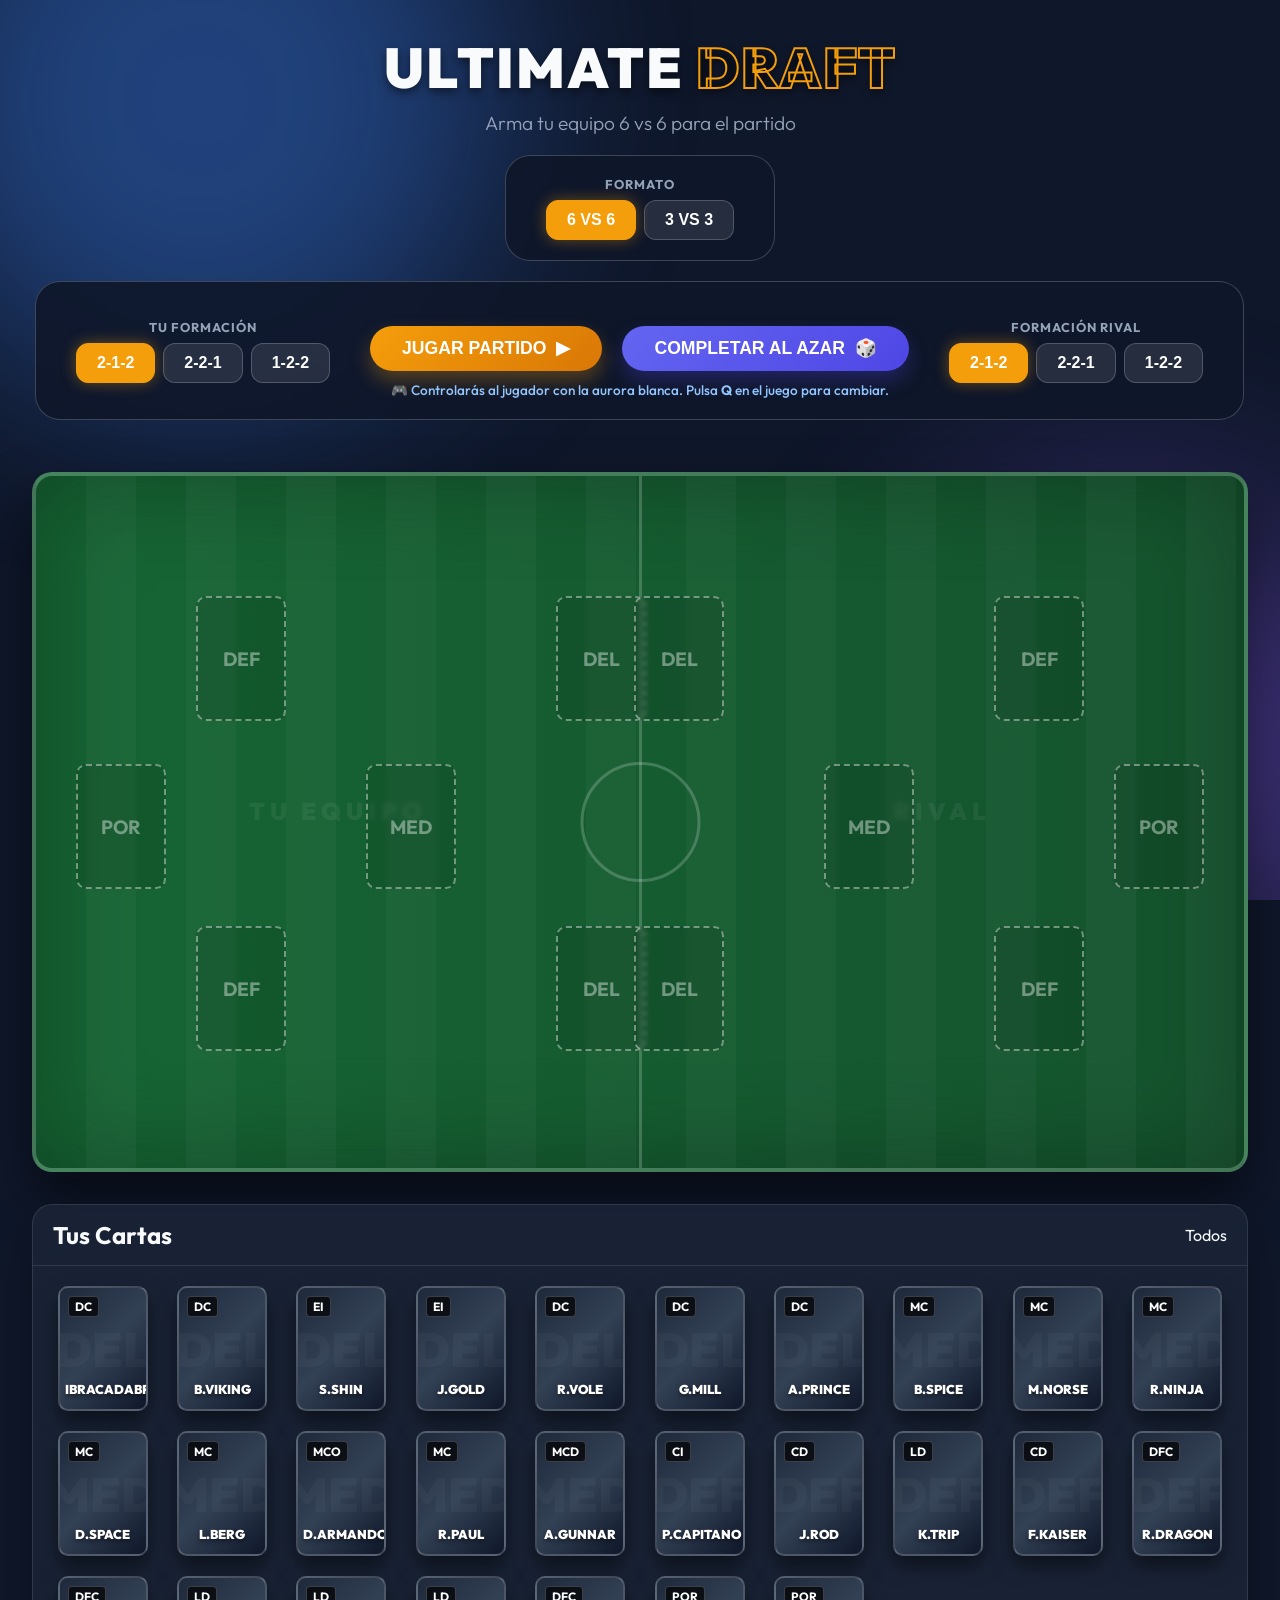
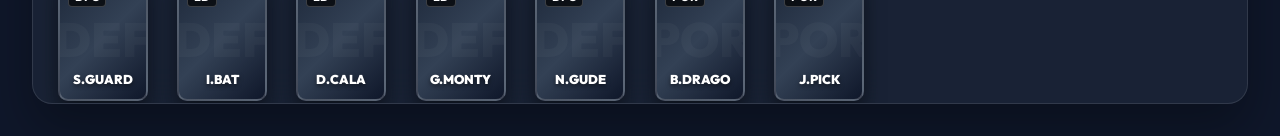
==== Cartas/index.html @ c41b599b "Actualizacion masiva nuevo modelo de juego 3vs3 y 6vs6" ====
<!DOCTYPE html>
<html lang="es">

<head>
    <meta charset="UTF-8">
    <meta name="viewport" content="width=device-width, initial-scale=1.0">
    <title>Mini Football Draft</title>
    <link href="https://fonts.googleapis.com/css2?family=Outfit:wght@300;500;700;900&display=swap" rel="stylesheet">
    <link rel="stylesheet" href="style.css" />
</head>

<body>
    <div class="background-effects">
        <div class="glow-orb orb-1"></div>
        <div class="glow-orb orb-2"></div>
    </div>

    <header>
        <h1>ULTIMATE <span>DRAFT</span></h1>
        <p id="subtitulo-draft">Arma tu equipo 6 vs 6 para el partido</p>

        <div class="formation-controls" style="margin-bottom: 15px;">
            <div class="team-selector">
                <h3>FORMATO</h3>
                <div class="button-group" id="group-formato">
                    <button class="btn-formation active" onclick="cambiarFormato('6v6', this)">6 VS 6</button>
                    <button class="btn-formation" onclick="cambiarFormato('3v3', this)">3 VS 3</button>
                </div>
            </div>
        </div>

        <div class="formation-controls">
            <div class="team-selector" id="selector-local">
                <h3>TU FORMACIÓN</h3>
                <div class="button-group" id="group-local">
                    <button class="btn-formation active"
                        onclick="cambiarFormacionUI('local', '2-1-2', this)">2-1-2</button>
                    <button class="btn-formation" onclick="cambiarFormacionUI('local', '2-2-1', this)">2-2-1</button>
                    <button class="btn-formation" onclick="cambiarFormacionUI('local', '1-2-2', this)">1-2-2</button>
                </div>
            </div>

            <div class="main-action">
                <div style="display: flex; gap: 10px; justify-content: center; align-items: center;">
                    <button id="btn-jugar" class="btn-premium" onclick="iniciarPartido()">
                        <span class="btn-text">JUGAR PARTIDO</span>
                        <span class="btn-icon">▶</span>
                    </button>
                    <button id="btn-random" class="btn-random" onclick="completarAlAzar()">
                        <span class="btn-text">COMPLETAR AL AZAR</span>
                        <span class="btn-icon">🎲</span>
                    </button>
                </div>
                <div
                    style="color: #93c5fd; font-size: 0.85rem; margin-top: 10px; font-weight: 500; text-align: center;">
                    🎮 Controlarás al jugador con la aurora blanca. Pulsa <b>Q</b> en el juego para cambiar.
                </div>
            </div>

            <div class="team-selector" id="selector-visitante">
                <h3>FORMACIÓN RIVAL</h3>
                <div class="button-group" id="group-visitante">
                    <button class="btn-formation active"
                        onclick="cambiarFormacionUI('visitante', '2-1-2', this)">2-1-2</button>
                    <button class="btn-formation"
                        onclick="cambiarFormacionUI('visitante', '2-2-1', this)">2-2-1</button>
                    <button class="btn-formation"
                        onclick="cambiarFormacionUI('visitante', '1-2-2', this)">1-2-2</button>
                </div>
            </div>
        </div>

        <!-- Selectores ocultos para compatibilidad con la lógica anterior -->
        <select id="select-formacion-local" style="display:none;">
            <option value="2-1-2">2-1-2</option>
            <option value="2-2-1">2-2-1</option>
            <option value="1-2-2">1-2-2</option>
        </select>
        <select id="select-formacion-visitante" style="display:none;">
            <option value="2-1-2">2-1-2</option>
            <option value="2-2-1">2-2-1</option>
            <option value="1-2-2">1-2-2</option>
        </select>
    </header>

    <main class="container">
        <!-- Panel Superior: Campo de Juego -->
        <div class="campo-wrapper">
            <div id="campo-futbol">
                <!-- Equipo Local (Izquierda) -->
                <div class="zona-equipo local f-2-1-2" id="zona-local">
                    <h3 class="equipo-title">TU EQUIPO</h3>
                    <div class="posicion pos-1" data-slot-rol="POR" ondragover="allowDrop(event)" ondrop="drop(event)">
                        <span class="etiqueta">POR</span></div>
                    <div class="posicion pos-2" data-slot-rol="DEF" ondragover="allowDrop(event)" ondrop="drop(event)">
                        <span class="etiqueta">DEF</span></div>
                    <div class="posicion pos-3" data-slot-rol="DEF" ondragover="allowDrop(event)" ondrop="drop(event)">
                        <span class="etiqueta">DEF</span></div>
                    <div class="posicion pos-4" data-slot-rol="MED" ondragover="allowDrop(event)" ondrop="drop(event)">
                        <span class="etiqueta">MED</span></div>
                    <div class="posicion pos-5" data-slot-rol="DEL" ondragover="allowDrop(event)" ondrop="drop(event)">
                        <span class="etiqueta">DEL</span></div>
                    <div class="posicion pos-6" data-slot-rol="DEL" ondragover="allowDrop(event)" ondrop="drop(event)">
                        <span class="etiqueta">DEL</span></div>
                </div>

                <!-- Línea central -->
                <div class="linea-central">
                    <div class="circulo-central"></div>
                </div>

                <!-- Equipo Visitante (Derecha) -->
                <div class="zona-equipo visitante f-2-1-2" id="zona-visitante">
                    <h3 class="equipo-title">RIVAL</h3>
                    <div class="posicion pos-1" data-slot-rol="POR" ondragover="allowDrop(event)" ondrop="drop(event)">
                        <span class="etiqueta">POR</span></div>
                    <div class="posicion pos-2" data-slot-rol="DEF" ondragover="allowDrop(event)" ondrop="drop(event)">
                        <span class="etiqueta">DEF</span></div>
                    <div class="posicion pos-3" data-slot-rol="DEF" ondragover="allowDrop(event)" ondrop="drop(event)">
                        <span class="etiqueta">DEF</span></div>
                    <div class="posicion pos-4" data-slot-rol="MED" ondragover="allowDrop(event)" ondrop="drop(event)">
                        <span class="etiqueta">MED</span></div>
                    <div class="posicion pos-5" data-slot-rol="DEL" ondragover="allowDrop(event)" ondrop="drop(event)">
                        <span class="etiqueta">DEL</span></div>
                    <div class="posicion pos-6" data-slot-rol="DEL" ondragover="allowDrop(event)" ondrop="drop(event)">
                        <span class="etiqueta">DEL</span></div>
                </div>
            </div>
        </div>

        <!-- Panel Inferior: Mazo de Cartas -->
        <aside class="sidebar">
            <div class="sidebar-header">
                <h2>Tus Cartas</h2>
                <div class="filter-bar">
                    <span class="badge">Todos</span>
                </div>
            </div>

            <div class="mazo" id="mazo" ondragover="allowDrop(event)" ondrop="drop(event)">
                <!-- DELANTEROS -->
                <div class="carta" id="p8" data-player="Ibracadabra" data-rol="DEL" draggable="true"
                    ondragstart="drag(event)">
                    <div class="posicion-jugador">DC</div>
                    <img src="imagenes/Ibracadabra.png" class="foto-jugador"
                        onerror="this.parentElement.classList.add('no-image')">
                </div>
                <div class="carta" id="p10" data-player="B.Viking" data-rol="DEL" draggable="true"
                    ondragstart="drag(event)">
                    <div class="posicion-jugador">DC</div>
                    <img src="imagenes/B.Viking.png" class="foto-jugador"
                        onerror="this.parentElement.classList.add('no-image')">
                </div>
                <div class="carta" id="p3" data-player="S.Shin" data-rol="DEL" draggable="true"
                    ondragstart="drag(event)">
                    <div class="posicion-jugador">EI</div>
                    <img src="imagenes/S.Shin.png" class="foto-jugador"
                        onerror="this.parentElement.classList.add('no-image')">
                </div>
                <div class="carta" id="p1" data-player="J.Gold" data-rol="DEL" draggable="true"
                    ondragstart="drag(event)">
                    <div class="posicion-jugador">EI</div>
                    <img src="imagenes/J.Gold.png" class="foto-jugador"
                        onerror="this.parentElement.classList.add('no-image')">
                </div>
                <div class="carta" id="p17" data-player="R.Vole" data-rol="DEL" draggable="true"
                    ondragstart="drag(event)">
                    <div class="posicion-jugador">DC</div>
                    <img src="imagenes/R.Vole.png" class="foto-jugador"
                        onerror="this.parentElement.classList.add('no-image')">
                </div>
                <div class="carta" id="p18" data-player="G.Mill" data-rol="DEL" draggable="true"
                    ondragstart="drag(event)">
                    <div class="posicion-jugador">DC</div>
                    <img src="imagenes/G.Mill.png" class="foto-jugador"
                        onerror="this.parentElement.classList.add('no-image')">
                </div>
                <div class="carta" id="p23" data-player="A.Prince" data-rol="DEL" draggable="true"
                    ondragstart="drag(event)">
                    <div class="posicion-jugador">DC</div>
                    <img src="imagenes/A.Prince.png" class="foto-jugador"
                        onerror="this.parentElement.classList.add('no-image')">
                </div>

                <!-- MEDIOS -->
                <div class="carta" id="p2" data-player="B.Spice" data-rol="MED" draggable="true"
                    ondragstart="drag(event)">
                    <div class="posicion-jugador">MC</div>
                    <img src="imagenes/B.Spice.png" class="foto-jugador"
                        onerror="this.parentElement.classList.add('no-image')">
                </div>
                <div class="carta" id="p7" data-player="M.Norse" data-rol="MED" draggable="true"
                    ondragstart="drag(event)">
                    <div class="posicion-jugador">MC</div>
                    <img src="imagenes/M.Norse.png" class="foto-jugador"
                        onerror="this.parentElement.classList.add('no-image')">
                </div>
                <div class="carta" id="p11" data-player="R.Ninja" data-rol="MED" draggable="true"
                    ondragstart="drag(event)">
                    <div class="posicion-jugador">MC</div>
                    <img src="imagenes/R.Ninja.png" class="foto-jugador"
                        onerror="this.parentElement.classList.add('no-image')">
                </div>
                <div class="carta" id="p12" data-player="D.Space" data-rol="MED" draggable="true"
                    ondragstart="drag(event)">
                    <div class="posicion-jugador">MC</div>
                    <img src="imagenes/D.Space.png" class="foto-jugador"
                        onerror="this.parentElement.classList.add('no-image')">
                </div>
                <div class="carta" id="p13" data-player="L.Berg" data-rol="MED" draggable="true"
                    ondragstart="drag(event)">
                    <div class="posicion-jugador">MC</div>
                    <img src="imagenes/L.Berg.png" class="foto-jugador"
                        onerror="this.parentElement.classList.add('no-image')">
                </div>
                <div class="carta" id="p14" data-player="D.Armando" data-rol="MED" draggable="true"
                    ondragstart="drag(event)">
                    <div class="posicion-jugador">MCO</div>
                    <img src="imagenes/D.Armando.png" class="foto-jugador"
                        onerror="this.parentElement.classList.add('no-image')">
                </div>
                <div class="carta" id="p16" data-player="R.Paul" data-rol="MED" draggable="true"
                    ondragstart="drag(event)">
                    <div class="posicion-jugador">MC</div>
                    <img src="imagenes/R.Paul.png" class="foto-jugador"
                        onerror="this.parentElement.classList.add('no-image')">
                </div>
                <div class="carta" id="p22" data-player="A.Gunnar" data-rol="MED" draggable="true"
                    ondragstart="drag(event)">
                    <div class="posicion-jugador">MCD</div>
                    <img src="imagenes/A.Gunnar.png" class="foto-jugador"
                        onerror="this.parentElement.classList.add('no-image')">
                </div>

                <!-- DEFENSAS -->
                <div class="carta" id="p4" data-player="P.Capitano" data-rol="DEF" draggable="true"
                    ondragstart="drag(event)">
                    <div class="posicion-jugador">CI</div>
                    <img src="imagenes/P-Capitano.png" class="foto-jugador"
                        onerror="this.parentElement.classList.add('no-image')">
                </div>
                <div class="carta" id="p5" data-player="J.Rod" data-rol="DEF" draggable="true"
                    ondragstart="drag(event)">
                    <div class="posicion-jugador">CD</div>
                    <img src="imagenes/J-Rod.png" class="foto-jugador"
                        onerror="this.parentElement.classList.add('no-image')">
                </div>
                <div class="carta" id="p6" data-player="K.Trip" data-rol="DEF" draggable="true"
                    ondragstart="drag(event)">
                    <div class="posicion-jugador">LD</div>
                    <img src="imagenes/K.Trip.png" class="foto-jugador"
                        onerror="this.parentElement.classList.add('no-image')">
                </div>
                <div class="carta" id="p9" data-player="F.Kaiser" data-rol="DEF" draggable="true"
                    ondragstart="drag(event)">
                    <div class="posicion-jugador">CD</div>
                    <img src="imagenes/F.Kaiser.png" class="foto-jugador"
                        onerror="this.parentElement.classList.add('no-image')">
                </div>
                <div class="carta" id="p15" data-player="R.Dragon" data-rol="DEF" draggable="true"
                    ondragstart="drag(event)">
                    <div class="posicion-jugador">DFC</div>
                    <img src="imagenes/R.Dragon.png" class="foto-jugador"
                        onerror="this.parentElement.classList.add('no-image')">
                </div>
                <div class="carta" id="p19" data-player="S.Guard" data-rol="DEF" draggable="true"
                    ondragstart="drag(event)">
                    <div class="posicion-jugador">DFC</div>
                    <img src="imagenes/S.Guard.png" class="foto-jugador"
                        onerror="this.parentElement.classList.add('no-image')">
                </div>
                <div class="carta" id="p24" data-player="I.Bat" data-rol="DEF" draggable="true"
                    ondragstart="drag(event)">
                    <div class="posicion-jugador">LD</div>
                    <img src="imagenes/I.Bat.png" class="foto-jugador"
                        onerror="this.parentElement.classList.add('no-image')">
                </div>
                <div class="carta" id="p25" data-player="D.Cala" data-rol="DEF" draggable="true"
                    ondragstart="drag(event)">
                    <div class="posicion-jugador">LD</div>
                    <img src="imagenes/D.Cala.png" class="foto-jugador"
                        onerror="this.parentElement.classList.add('no-image')">
                </div>
                <div class="carta" id="p26" data-player="G.Monty" data-rol="DEF" draggable="true"
                    ondragstart="drag(event)">
                    <div class="posicion-jugador">LD</div>
                    <img src="imagenes/G.Monty.png" class="foto-jugador"
                        onerror="this.parentElement.classList.add('no-image')">
                </div>
                <div class="carta" id="p27" data-player="N.Gude" data-rol="DEF" draggable="true"
                    ondragstart="drag(event)">
                    <div class="posicion-jugador">DFC</div>
                    <img src="imagenes/N.Gude.png" class="foto-jugador"
                        onerror="this.parentElement.classList.add('no-image')">
                </div>

                <!-- ARQUEROS -->
                <div class="carta" id="p20" data-player="B.Drago" data-rol="POR" draggable="true"
                    ondragstart="drag(event)">
                    <div class="posicion-jugador">POR</div>
                    <img src="imagenes/B.Drago.png" class="foto-jugador"
                        onerror="this.parentElement.classList.add('no-image')">
                </div>
                <div class="carta" id="p21" data-player="J.Pick" data-rol="POR" draggable="true"
                    ondragstart="drag(event)">
                    <div class="posicion-jugador">POR</div>
                    <img src="imagenes/J.Pick.png" class="foto-jugador"
                        onerror="this.parentElement.classList.add('no-image')">
                </div>
            </div>
        </aside>
    </main>

    <script>
        // ---- Drag & Drop ----
        function allowDrop(ev) { ev.preventDefault(); }

        function drag(ev) {
            cerrarPanel();
            ev.dataTransfer.setData("text", ev.currentTarget.id);
            ev.currentTarget.classList.add('is-dragging');
        }
        document.addEventListener('dragenter', ev => {
            const t = ev.target.closest('.posicion') || ev.target.closest('.mazo');
            if (t) t.classList.add('drag-over');
        });
        document.addEventListener('dragleave', ev => {
            const t = ev.target.closest('.posicion') || ev.target.closest('.mazo');
            if (t) t.classList.remove('drag-over');
        });
        document.addEventListener('dragend', ev => {
            ev.target.classList.remove('is-dragging');
            document.querySelectorAll('.drag-over').forEach(el => el.classList.remove('drag-over'));
        });
        function drop(ev) {
            ev.preventDefault();
            const carta = document.getElementById(ev.dataTransfer.getData("text"));
            if (!carta) return;
            const dropTarget = ev.target.closest('.posicion') || ev.target.closest('.mazo');
            if (!dropTarget) return;
            document.querySelectorAll('.drag-over').forEach(el => el.classList.remove('drag-over'));
            if (dropTarget.classList.contains('posicion')) {
                const existing = dropTarget.querySelector('.carta');
                if (existing && existing !== carta) document.getElementById('mazo').appendChild(existing);
                dropTarget.appendChild(carta);
            } else {
                dropTarget.appendChild(carta);
            }
        }

        // ---- Formaciones ----
        function cambiarFormacionUI(equipo, formacion, btn) {
            btn.parentElement.querySelectorAll('.btn-formation').forEach(b => b.classList.remove('active'));
            btn.classList.add('active');
            document.getElementById('select-formacion-' + equipo).value = formacion;
            const zona = document.getElementById('zona-' + equipo);
            zona.classList.remove('f-2-1-2', 'f-2-2-1', 'f-1-2-2');
            zona.classList.add('f-' + formacion);
            const rolesMap = {
                '2-1-2': ['POR', 'DEF', 'DEF', 'MED', 'DEL', 'DEL'],
                '2-2-1': ['POR', 'DEF', 'DEF', 'MED', 'MED', 'DEL'],
                '1-2-2': ['POR', 'DEF', 'MED', 'MED', 'DEL', 'DEL']
            };
            if (formatoActual === '6v6') {
                zona.querySelectorAll('.posicion').forEach((slot, i) => {
                    slot.dataset.slotRol = rolesMap[formacion][i];
                    const etq = slot.querySelector('.etiqueta');
                    if (etq) etq.innerText = rolesMap[formacion][i];
                });
            }
        }

        let formatoActual = '6v6';
        function cambiarFormato(formato, btn) {
            btn.parentElement.querySelectorAll('.btn-formation').forEach(b => b.classList.remove('active'));
            btn.classList.add('active');
            formatoActual = formato;

            document.getElementById('subtitulo-draft').innerText = formato === '3v3' ? 'Arma tu equipo 3 vs 3 (1 DEF, 2 DEL)' : 'Arma tu equipo 6 vs 6 para el partido';

            const zLocal = document.getElementById('zona-local');
            const zVisitante = document.getElementById('zona-visitante');

            if (formato === '3v3') {
                document.getElementById('selector-local').style.display = 'none';
                document.getElementById('selector-visitante').style.display = 'none';

                [zLocal, zVisitante].forEach(zona => {
                    // Mover las cartas de vuelta al mazo si están en las posiciones 4, 5, 6
                    [4, 5, 6].forEach(i => {
                        const carta = zona.querySelector(`.pos-${i} .carta`);
                        if (carta) document.getElementById('mazo').appendChild(carta);
                        zona.querySelector(`.pos-${i}`).style.display = 'none';
                    });

                    // Configurar 3v3: 1 DEF, 2 DEL
                    const roles3v3 = ['DEF', 'DEL', 'DEL'];
                    [1, 2, 3].forEach((pos, idx) => {
                        const slot = zona.querySelector(`.pos-${pos}`);
                        slot.dataset.slotRol = roles3v3[idx];
                        const etq = slot.querySelector('.etiqueta');
                        if (etq) etq.innerText = roles3v3[idx];

                        // Devolver la carta si no coincide con el nuevo rol
                        const carta = slot.querySelector('.carta');
                        if (carta && carta.dataset.rol !== roles3v3[idx] && roles3v3[idx] !== 'CUALQUIERA') {
                            document.getElementById('mazo').appendChild(carta);
                        }
                    });
                });
            } else {
                document.getElementById('selector-local').style.display = 'block';
                document.getElementById('selector-visitante').style.display = 'block';

                [zLocal, zVisitante].forEach(zona => {
                    [4, 5, 6].forEach(i => {
                        zona.querySelector(`.pos-${i}`).style.display = 'flex';
                    });
                });

                // Forzar el redibujado de las formaciones de 6v6 actuales
                const btnLocal = document.querySelector('#group-local .active');
                if (btnLocal) btnLocal.click();
                const btnVisit = document.querySelector('#group-visitante .active');
                if (btnVisit) btnVisit.click();
            }
        }

        // ---- Panel flotante de acciones ----
        // El panel se inserta en document.body (NO dentro de la carta),
        // para evitar ser recortado por overflow:hidden de los contenedores.
        let cartaActiva = null;
        let panelActivo = null;

        function cerrarPanel() {
            if (panelActivo) { panelActivo.remove(); panelActivo = null; }
            if (cartaActiva) { cartaActiva.classList.remove('selected'); cartaActiva = null; }
        }

        function contarEnZona(id) {
            return document.getElementById(id).querySelectorAll('.posicion .carta').length;
        }
        function primerSlotLibre(zonaId, rol) {
            const slots = [...document.getElementById(zonaId).querySelectorAll('.posicion')];
            return slots.find(s => s.dataset.slotRol === rol && !s.querySelector('.carta'))
                || slots.find(s => !s.querySelector('.carta')) || null;
        }
        function asignarCarta(zonaId) {
            const carta = cartaActiva;
            const slot = primerSlotLibre(zonaId, carta.dataset.rol);
            if (!slot) return;
            cerrarPanel();
            slot.appendChild(carta);
        }
        function devolverCarta() {
            const carta = cartaActiva;
            cerrarPanel();
            document.getElementById('mazo').appendChild(carta);
        }

        function abrirPanel(carta) {
            cerrarPanel();
            carta.classList.add('selected');
            cartaActiva = carta;

            const enMazo = !!carta.closest('#mazo');
            const enFormacion = !enMazo && !!carta.closest('.posicion');

            const panel = document.createElement('div');
            panel.id = 'panel-acciones';

            if (enMazo) {
                const totL = contarEnZona('zona-local');
                const totV = contarEnZona('zona-visitante');
                const slL = primerSlotLibre('zona-local', carta.dataset.rol);
                const slV = primerSlotLibre('zona-visitante', carta.dataset.rol);

                const reqJugadores = formatoActual === '3v3' ? 3 : 6;
                const bL = document.createElement('button');
                bL.className = 'btn-action btn-local';
                bL.innerHTML = '🔵 Tu Equipo';
                bL.disabled = totL >= reqJugadores || !slL;
                bL.onclick = e => { e.stopPropagation(); asignarCarta('zona-local'); };

                const bV = document.createElement('button');
                bV.className = 'btn-action btn-visitante';
                bV.innerHTML = '🔴 Rival';
                bV.disabled = totV >= reqJugadores || !slV;
                bV.onclick = e => { e.stopPropagation(); asignarCarta('zona-visitante'); };

                panel.appendChild(bL);
                panel.appendChild(bV);

            } else if (enFormacion) {
                const bD = document.createElement('button');
                bD.className = 'btn-action btn-devolver';
                bD.innerHTML = '↩ Devolver';
                bD.onclick = e => { e.stopPropagation(); devolverCarta(); };
                panel.appendChild(bD);
            }

            document.body.appendChild(panel);
            panelActivo = panel;
            posicionarPanel(carta, panel);
        }

        function posicionarPanel(carta, panel) {
            const r = carta.getBoundingClientRect();
            panel.style.position = 'fixed';

            let left = r.left + r.width / 2 - 65;
            // Detectar si hay espacio abajo (necesitamos ~80px para los botones)
            const espacioAbajo = window.innerHeight - r.bottom;
            let top;

            if (espacioAbajo < 90) {
                // No hay espacio abajo, mostrar ARRIBA de la carta
                top = r.top - panel.offsetHeight - 10;
                // Si el panel no tiene height aún (primera vez), estimamos 80px
                if (isNaN(top)) top = r.top - 90;
            } else {
                // Mostrar abajo normalmente
                top = r.bottom + 10;
            }

            if (left + 140 > window.innerWidth - 10) left = window.innerWidth - 145;
            if (left < 5) left = 5;
            if (top < 5) top = 5;

            panel.style.left = left + 'px';
            panel.style.top = top + 'px';
        }

        document.addEventListener('click', e => {
            if (e.target.closest('#panel-acciones')) return;
            const c = e.target.closest('.carta');
            c ? (c === cartaActiva ? cerrarPanel() : abrirPanel(c)) : cerrarPanel();
        });

        window.addEventListener('scroll', () => {
            if (panelActivo && cartaActiva) posicionarPanel(cartaActiva, panelActivo);
        }, true);

        // ---- Iniciar Partido ----
        function completarAlAzar() {
            cerrarPanel();
            const mazo = document.getElementById('mazo');
            const zonas = ['zona-local', 'zona-visitante'];

            zonas.forEach(zonaId => {
                const maxSlots = formatoActual === '3v3' ? 3 : 6;
                const allSlots = [...document.getElementById(zonaId).querySelectorAll('.posicion')];
                const slots = allSlots.slice(0, maxSlots);

                slots.forEach(slot => {
                    if (!slot.querySelector('.carta')) {
                        const rol = slot.dataset.slotRol;
                        // Intentar buscar carta del mismo rol primero
                        let cartas = [...mazo.querySelectorAll(`.carta[data-rol="${rol}"]`)];
                        if (cartas.length === 0) {
                            // Si no hay de ese rol, cualquier carta
                            cartas = [...mazo.querySelectorAll('.carta')];
                        }

                        if (cartas.length > 0) {
                            const randomIdx = Math.floor(Math.random() * cartas.length);
                            const carta = cartas[randomIdx];
                            slot.appendChild(carta);
                        }
                    }
                });
            });
        }

        function iniciarPartido() {
            const tL = [], tV = [];
            document.getElementById('zona-local').querySelectorAll('.posicion').forEach(p => {
                const el = p.querySelector('.carta');
                if (el) tL.push({ nombre: el.dataset.player, rol: p.dataset.slotRol });
            });
            document.getElementById('zona-visitante').querySelectorAll('.posicion').forEach(p => {
                const el = p.querySelector('.carta');
                if (el) tV.push({ nombre: el.dataset.player, rol: p.dataset.slotRol });
            });
            const reqJugadores = formatoActual === '3v3' ? 3 : 6;
            if (tL.length < reqJugadores || tV.length < reqJugadores) {
                alert(`¡Debes colocar exactamente ${reqJugadores} jugadores en cada equipo antes de jugar!`);
                return;
            }
            const matchData = {
                local: tL, visitante: tV,
                modoJuego: formatoActual,
                formacionLocal: document.getElementById('select-formacion-local').value,
                formacionVisitante: document.getElementById('select-formacion-visitante').value
            };
            localStorage.setItem('miniFootballMatchData', JSON.stringify(matchData));
            window.location.href = "../Mini-Football/Exports/web/Mini-Football.html";
        }

        // ---- Inicialización de fallback de cartas ----
        document.addEventListener('DOMContentLoaded', () => {
            document.querySelectorAll('.carta').forEach(carta => {
                // Inyectar nombre si no existe
                if (!carta.querySelector('.nombre-jugador-fallback')) {
                    const nombre = document.createElement('div');
                    nombre.className = 'nombre-jugador-fallback';
                    nombre.innerText = carta.dataset.player || 'JUGADOR';
                    carta.appendChild(nombre);
                }

                // Verificar si la imagen ya falló (por si acaso)
                const img = carta.querySelector('.foto-jugador');
                if (img && img.naturalWidth === 0 && img.complete) {
                    carta.classList.add('no-image');
                }
            });
        });
    </script>
</body>

</html>
---- Cartas/style.css ----
:root {
    --bg-dark: #0f172a;
    --panel-bg: rgba(30, 41, 59, 0.7);
    --field-green: #15803d;
    --field-border: rgba(255, 255, 255, 0.2);
    --primary: #3b82f6;
    --accent: #f59e0b;
    --text-main: #f8fafc;
    --text-muted: #94a3b8;
}

* {
    box-sizing: border-box;
    margin: 0;
    padding: 0;
}

body {
    font-family: 'Outfit', sans-serif;
    background-color: var(--bg-dark);
    color: var(--text-main);
    overflow-x: hidden;
    min-height: 100vh;
}

/* Efectos de fondo Glow */
.background-effects {
    position: fixed;
    top: 0; left: 0; width: 100%; height: 100%;
    z-index: -1;
    overflow: hidden;
}
.glow-orb {
    position: absolute;
    border-radius: 50%;
    filter: blur(100px);
    opacity: 0.4;
}
.orb-1 {
    width: 600px; height: 600px;
    background: #3b82f6;
    top: -200px; left: -100px;
}
.orb-2 {
    width: 500px; height: 500px;
    background: #8b5cf6;
    bottom: -100px; right: -100px;
}

/* Header */
header {
    text-align: center;
    padding: 2rem 0;
    position: relative;
    z-index: 10;
}

header h1 {
    font-size: 3.5rem;
    font-weight: 900;
    letter-spacing: 2px;
    margin-bottom: 0.5rem;
    text-shadow: 0 4px 10px rgba(0,0,0,0.5);
}

header h1 span {
    color: transparent;
    -webkit-text-stroke: 2px var(--accent);
}

header p {
    color: var(--text-muted);
    font-size: 1.2rem;
    font-weight: 300;
}

.btn-premium {
    margin-top: 1.5rem;
    padding: 12px 32px;
    font-size: 1.1rem;
    font-weight: 700;
    color: #fff;
    background: linear-gradient(135deg, #f59e0b, #d97706);
    border: none;
    border-radius: 50px;
    cursor: pointer;
    box-shadow: 0 10px 20px rgba(245, 158, 11, 0.3);
    transition: all 0.3s cubic-bezier(0.25, 0.8, 0.25, 1);
    display: inline-flex;
    align-items: center;
    gap: 10px;
}

.btn-premium:hover {
    transform: translateY(-3px) scale(1.05);
    box-shadow: 0 15px 25px rgba(245, 158, 11, 0.5);
}

/* Agregado para el botón de completar al azar en el estilo original */
.btn-random {
    margin-top: 1.5rem;
    margin-left: 10px;
    padding: 12px 32px;
    font-size: 1.1rem;
    font-weight: 700;
    color: #fff;
    background: linear-gradient(135deg, #6366f1, #4f46e5);
    border: none;
    border-radius: 50px;
    cursor: pointer;
    box-shadow: 0 10px 20px rgba(79, 70, 229, 0.3);
    transition: all 0.3s cubic-bezier(0.25, 0.8, 0.25, 1);
    display: inline-flex;
    align-items: center;
    gap: 10px;
}

.btn-random:hover {
    transform: translateY(-3px) scale(1.05);
    box-shadow: 0 15px 25px rgba(79, 70, 229, 0.5);
}

.formation-controls {
    display: flex;
    justify-content: center;
    align-items: center;
    gap: 40px;
    margin-top: 20px;
    background: rgba(15, 23, 42, 0.9);
    padding: 20px 40px;
    border-radius: 25px;
    border: 1px solid rgba(255, 255, 255, 0.2);
    backdrop-filter: blur(20px);
    width: max-content;
    margin: 20px auto;
}

.team-selector h3 {
    font-size: 0.8rem;
    color: var(--text-muted);
    margin-bottom: 8px;
    letter-spacing: 1px;
}

.button-group {
    display: flex;
    gap: 8px;
}

.btn-formation {
    background: rgba(255, 255, 255, 0.1);
    border: 1px solid rgba(255, 255, 255, 0.2);
    color: #fff;
    padding: 10px 20px;
    border-radius: 12px;
    cursor: pointer;
    font-size: 1rem;
    font-weight: 700;
    transition: all 0.3s;
}

.btn-formation:hover {
    background: rgba(255, 255, 255, 0.15);
}

.btn-formation.active {
    background: var(--accent);
    border-color: var(--accent);
    box-shadow: 0 0 15px rgba(245, 158, 11, 0.4);
}

/* Layout Principal (Vertical: Campo arriba, Mazo abajo) */
.container {
    display: flex;
    flex-direction: column;
    gap: 2rem;
    max-width: 1700px;
    margin: 0 auto;
    padding: 0 2rem 2rem;
}

.campo-wrapper {
    width: 100%;
    display: flex;
    justify-content: center;
    align-items: center;
}

/* Campo de Fútbol Horizontal */
#campo-futbol {
    width: 1300px;
    height: 700px;
    background: linear-gradient(to right, #166534, #14532d);
    border: 4px solid var(--field-border);
    border-radius: 20px;
    position: relative;
    box-shadow: 0 25px 50px rgba(0,0,0,0.5), inset 0 0 100px rgba(0,0,0,0.3);
    display: flex;
    flex-direction: row; /* Horizontal */
    overflow: hidden;
}

/* Patrón de césped vertical ahora (horizontal visualmente) */
#campo-futbol::before {
    content: '';
    position: absolute;
    top: 0; left: 0; right: 0; bottom: 0;
    background-image: repeating-linear-gradient(
        to right,
        transparent,
        transparent 50px,
        rgba(255,255,255,0.03) 50px,
        rgba(255,255,255,0.03) 100px
    );
    pointer-events: none;
}

.linea-central {
    position: absolute;
    top: 0;
    left: 50%;
    width: 3px;
    height: 100%;
    background-color: var(--field-border);
    transform: translateX(-50%);
    pointer-events: none;
}

.circulo-central {
    position: absolute;
    top: 50%;
    left: 50%;
    width: 120px;
    height: 120px;
    border: 3px solid var(--field-border);
    border-radius: 50%;
    transform: translate(-50%, -50%);
}

.zona-equipo {
    width: 50%;
    height: 100%;
    position: relative;
    padding: 0;
}

.equipo-title {
    position: absolute;
    width: 100%;
    text-align: center;
    font-size: 1.5rem;
    color: rgba(255,255,255,0.3);
    letter-spacing: 5px;
    font-weight: 900;
    pointer-events: none;
}

.local .equipo-title { top: 320px; left: 50%; transform: translateX(-50%); opacity: 0.2; }
.visitante .equipo-title { top: 320px; left: 50%; transform: translateX(-50%); opacity: 0.2; }

/* Posiciones en el campo */
.posicion {
    width: 90px;
    height: 125px;
    border: 2px dashed rgba(255,255,255,0.4);
    border-radius: 10px;
    position: absolute;
    display: flex;
    justify-content: center;
    align-items: center;
    background: rgba(0,0,0,0.1);
    backdrop-filter: blur(2px);
    transition: all 0.4s cubic-bezier(0.175, 0.885, 0.32, 1.275);
}

.posicion.drag-over {
    background: rgba(255,255,255,0.2);
    border-color: #fff;
    transform: scale(1.05);
}

.etiqueta {
    position: absolute;
    color: rgba(255,255,255,0.4);
    font-weight: 700;
    font-size: 1.2rem;
    pointer-events: none;
    z-index: 0;
}

/* --- FORMACIONES LOCAL (IZQUIERDA) --- */
/* Común: Portero fijo */
.local .pos-1 { left: 40px !important; top: 288px !important; }

/* 2-1-2 (2 DEF, 1 MED, 2 DEL) */
.local.f-2-1-2 .pos-2 { left: 160px !important; top: 120px !important; }
.local.f-2-1-2 .pos-3 { left: 160px !important; top: 450px !important; }
.local.f-2-1-2 .pos-4 { left: 330px !important; top: 288px !important; }
.local.f-2-1-2 .pos-5 { left: 520px !important; top: 120px !important; }
.local.f-2-1-2 .pos-6 { left: 520px !important; top: 450px !important; }

/* 2-2-1 (2 DEF, 2 MED, 1 DEL) */
.local.f-2-2-1 .pos-2 { left: 160px !important; top: 120px !important; }
.local.f-2-2-1 .pos-3 { left: 160px !important; top: 450px !important; }
.local.f-2-2-1 .pos-4 { left: 330px !important; top: 120px !important; }
.local.f-2-2-1 .pos-5 { left: 330px !important; top: 450px !important; }
.local.f-2-2-1 .pos-6 { left: 520px !important; top: 288px !important; }

/* 1-2-2 (1 DEF, 2 MED, 2 DEL) */
.local.f-1-2-2 .pos-2 { left: 160px !important; top: 288px !important; }
.local.f-1-2-2 .pos-3 { left: 330px !important; top: 120px !important; }
.local.f-1-2-2 .pos-4 { left: 330px !important; top: 450px !important; }
.local.f-1-2-2 .pos-5 { left: 520px !important; top: 120px !important; }
.local.f-1-2-2 .pos-6 { left: 520px !important; top: 450px !important; }

/* --- FORMACIONES VISITANTE (DERECHA) --- */
/* Común: Portero fijo */
.visitante .pos-1 { right: 40px !important; top: 288px !important; left: auto !important; }

/* 2-1-2 */
.visitante.f-2-1-2 .pos-2 { right: 160px !important; top: 120px !important; left: auto !important; }
.visitante.f-2-1-2 .pos-3 { right: 160px !important; top: 450px !important; left: auto !important; }
.visitante.f-2-1-2 .pos-4 { right: 330px !important; top: 288px !important; left: auto !important; }
.visitante.f-2-1-2 .pos-5 { right: 520px !important; top: 120px !important; left: auto !important; }
.visitante.f-2-1-2 .pos-6 { right: 520px !important; top: 450px !important; left: auto !important; }

/* 2-2-1 */
.visitante.f-2-2-1 .pos-2 { right: 160px !important; top: 120px !important; left: auto !important; }
.visitante.f-2-2-1 .pos-3 { right: 160px !important; top: 450px !important; left: auto !important; }
.visitante.f-2-2-1 .pos-4 { right: 330px !important; top: 120px !important; left: auto !important; }
.visitante.f-2-2-1 .pos-5 { right: 330px !important; top: 450px !important; left: auto !important; }
.visitante.f-2-2-1 .pos-6 { right: 520px !important; top: 288px !important; left: auto !important; }

/* 1-2-2 */
.visitante.f-1-2-2 .pos-2 { right: 160px !important; top: 288px !important; left: auto !important; }
.visitante.f-1-2-2 .pos-3 { right: 330px !important; top: 120px !important; left: auto !important; }
.visitante.f-1-2-2 .pos-4 { right: 330px !important; top: 450px !important; left: auto !important; }
.visitante.f-1-2-2 .pos-5 { right: 520px !important; top: 120px !important; left: auto !important; }
.visitante.f-1-2-2 .pos-6 { right: 520px !important; top: 450px !important; left: auto !important; }

/* Ajuste centrado tras drag & drop */
.posicion .carta {
    top: 0; left: 0;
    position: relative;
    transform: none !important;
}

/* Panel Inferior (Cartas horizontales) */
.sidebar {
    width: 100%;
    background: var(--panel-bg);
    backdrop-filter: blur(20px);
    border: 1px solid rgba(255,255,255,0.1);
    border-radius: 20px;
    display: flex;
    flex-direction: column;
    height: 500px; /* Aumentado para ver más cartas */
    box-shadow: 0 25px 50px rgba(0,0,0,0.3);
}

.sidebar-header {
    padding: 15px 20px;
    border-bottom: 1px solid rgba(255,255,255,0.1);
    display: flex;
    justify-content: space-between;
    align-items: center;
}

.sidebar-header h2 {
    font-size: 1.5rem;
    font-weight: 700;
}

.mazo {
    padding: 20px;
    overflow-y: auto; /* Scroll vertical */
    overflow-x: hidden;
    display: grid;
    grid-template-columns: repeat(auto-fill, minmax(90px, 1fr));
    gap: 20px;
    justify-items: center;
    flex: 1;
}

.mazo.drag-over {
    background: rgba(255,255,255,0.05);
}

/* Diseño de Cartas (FUT Style) */
.carta {
    min-width: 90px; 
    height: 125px;
    background: linear-gradient(145deg, #1e293b, #0f172a);
    border: 2px solid #cbd5e1;
    border-radius: 10px;
    position: relative;
    overflow: hidden;
    box-shadow: 0 10px 20px rgba(0,0,0,0.5);
    cursor: grab;
    transition: transform 0.3s cubic-bezier(0.175, 0.885, 0.32, 1.275), box-shadow 0.3s ease;
}

.carta.is-dragging {
    opacity: 0.5;
    cursor: grabbing;
}

.carta::after {
    content: '';
    position: absolute;
    top: 0; left: -100%; width: 50%; height: 100%;
    background: linear-gradient(to right, transparent, rgba(255,255,255,0.3), transparent);
    transform: skewX(-20deg);
    transition: 0.5s;
    pointer-events: none;
}

.carta:hover::after {
    left: 150%;
}

.carta.zoom {
    transform: scale(2);
    z-index: 1000;
    box-shadow: 0 20px 40px rgba(0,0,0,0.8);
    position: absolute;
}

.carta:hover:not(.zoom, .is-dragging) {
    transform: translateY(-5px);
    box-shadow: 0 15px 30px rgba(0,0,0,0.6);
    border-color: var(--accent);
}

.foto-jugador {
    width: 100%;
    height: 100%;
    object-fit: cover;
    object-position: top;
    position: absolute;
    top: 0; left: 0;
    z-index: 1;
    pointer-events: none;
    transition: opacity 0.3s;
}

.nombre-jugador-fallback {
    position: absolute;
    bottom: 12px;
    left: 0;
    width: 100%;
    text-align: center;
    font-size: 0.8rem;
    font-weight: 900;
    text-transform: uppercase;
    color: #fff;
    z-index: 2;
    padding: 0 5px;
    display: none;
    text-shadow: 0 2px 4px rgba(0,0,0,0.5);
}

.carta.no-image {
    background: linear-gradient(135deg, #1e293b 0%, #334155 50%, #0f172a 100%);
    border-color: rgba(255,255,255,0.2);
}

.carta.no-image::before {
    content: attr(data-rol);
    position: absolute;
    top: 50%;
    left: 50%;
    transform: translate(-50%, -50%);
    font-size: 3rem;
    font-weight: 900;
    color: rgba(255,255,255,0.03);
    z-index: 0;
}

.carta.no-image .nombre-jugador-fallback {
    display: block;
}

.carta.no-image .foto-jugador {
    opacity: 0;
}

.posicion-jugador {
    position: absolute;
    top: 8px;
    left: 8px;
    background: rgba(0,0,0,0.7);
    color: #fff;
    padding: 2px 6px;
    border-radius: 4px;
    font-size: 0.75rem;
    font-weight: 700;
    z-index: 2;
    backdrop-filter: blur(4px);
    border: 1px solid rgba(255,255,255,0.2);
    pointer-events: none;
}

/* Custom Scrollbar for Mazo Horizontal */
.mazo::-webkit-scrollbar {
    height: 10px;
}
.mazo::-webkit-scrollbar-track {
    background: rgba(0,0,0,0.2);
    border-radius: 4px;
    margin: 0 15px;
}
.mazo::-webkit-scrollbar-thumb {
    background: rgba(255,255,255,0.2);
    border-radius: 4px;
}
/* Panel flotante global (anclado al body, evita overflow clipping) */
#panel-acciones {
    position: absolute;
    display: flex;
    flex-direction: column;
    gap: 6px;
    z-index: 9999;
    background: rgba(10, 18, 36, 0.97);
    border: 1px solid rgba(255,255,255,0.18);
    border-radius: 12px;
    padding: 8px;
    min-width: 130px;
    box-shadow: 0 10px 30px rgba(0,0,0,0.8), 0 0 0 1px rgba(255,255,255,0.05);
    animation: slide-down 0.18s ease;
}

@keyframes slide-down {
    from { opacity: 0; transform: translateY(-8px); }
    to   { opacity: 1; transform: translateY(0); }
}

/* =======================================
   BOTONES CONTEXTUALES DE CARTA (CLICK)
======================================= */
.carta.selected {
    border-color: #f59e0b;
    box-shadow: 0 0 18px rgba(245, 158, 11, 0.7), 0 10px 20px rgba(0,0,0,0.5);
    z-index: 500;
}

.carta-actions {
    position: absolute;
    bottom: -72px;
    left: 50%;
    transform: translateX(-50%);
    display: flex;
    flex-direction: column;
    gap: 5px;
    z-index: 1000;
    background: rgba(15, 23, 42, 0.97);
    border: 1px solid rgba(255,255,255,0.15);
    border-radius: 10px;
    padding: 7px;
    min-width: 110px;
    box-shadow: 0 8px 24px rgba(0,0,0,0.7);
    animation: slide-down 0.18s ease;
    pointer-events: all;
}

@keyframes slide-down {
    from { opacity: 0; transform: translateX(-50%) translateY(-8px); }
    to   { opacity: 1; transform: translateX(-50%) translateY(0); }
}

.btn-action {
    border: none;
    border-radius: 7px;
    padding: 5px 10px;
    font-size: 0.75rem;
    font-weight: 700;
    cursor: pointer;
    transition: all 0.2s;
    white-space: nowrap;
    font-family: 'Outfit', sans-serif;
    letter-spacing: 0.3px;
}

.btn-local {
    background: linear-gradient(135deg, #3b82f6, #1d4ed8);
    color: #fff;
}
.btn-local:hover:not(:disabled) {
    background: linear-gradient(135deg, #60a5fa, #2563eb);
    transform: scale(1.04);
}

.btn-visitante {
    background: linear-gradient(135deg, #ef4444, #b91c1c);
    color: #fff;
}
.btn-visitante:hover:not(:disabled) {
    background: linear-gradient(135deg, #f87171, #dc2626);
    transform: scale(1.04);
}

.btn-devolver {
    background: linear-gradient(135deg, #6b7280, #374151);
    color: #fff;
}
.btn-devolver:hover {
    background: linear-gradient(135deg, #9ca3af, #4b5563);
    transform: scale(1.04);
}

.btn-action:disabled {
    opacity: 0.4;
    cursor: not-allowed;
    transform: none !important;
}

/* Asegurar que la carta con botones no se corte */
.posicion {
    overflow: visible !important;
}
.mazo {
    overflow-x: hidden;
    overflow-y: auto;
}
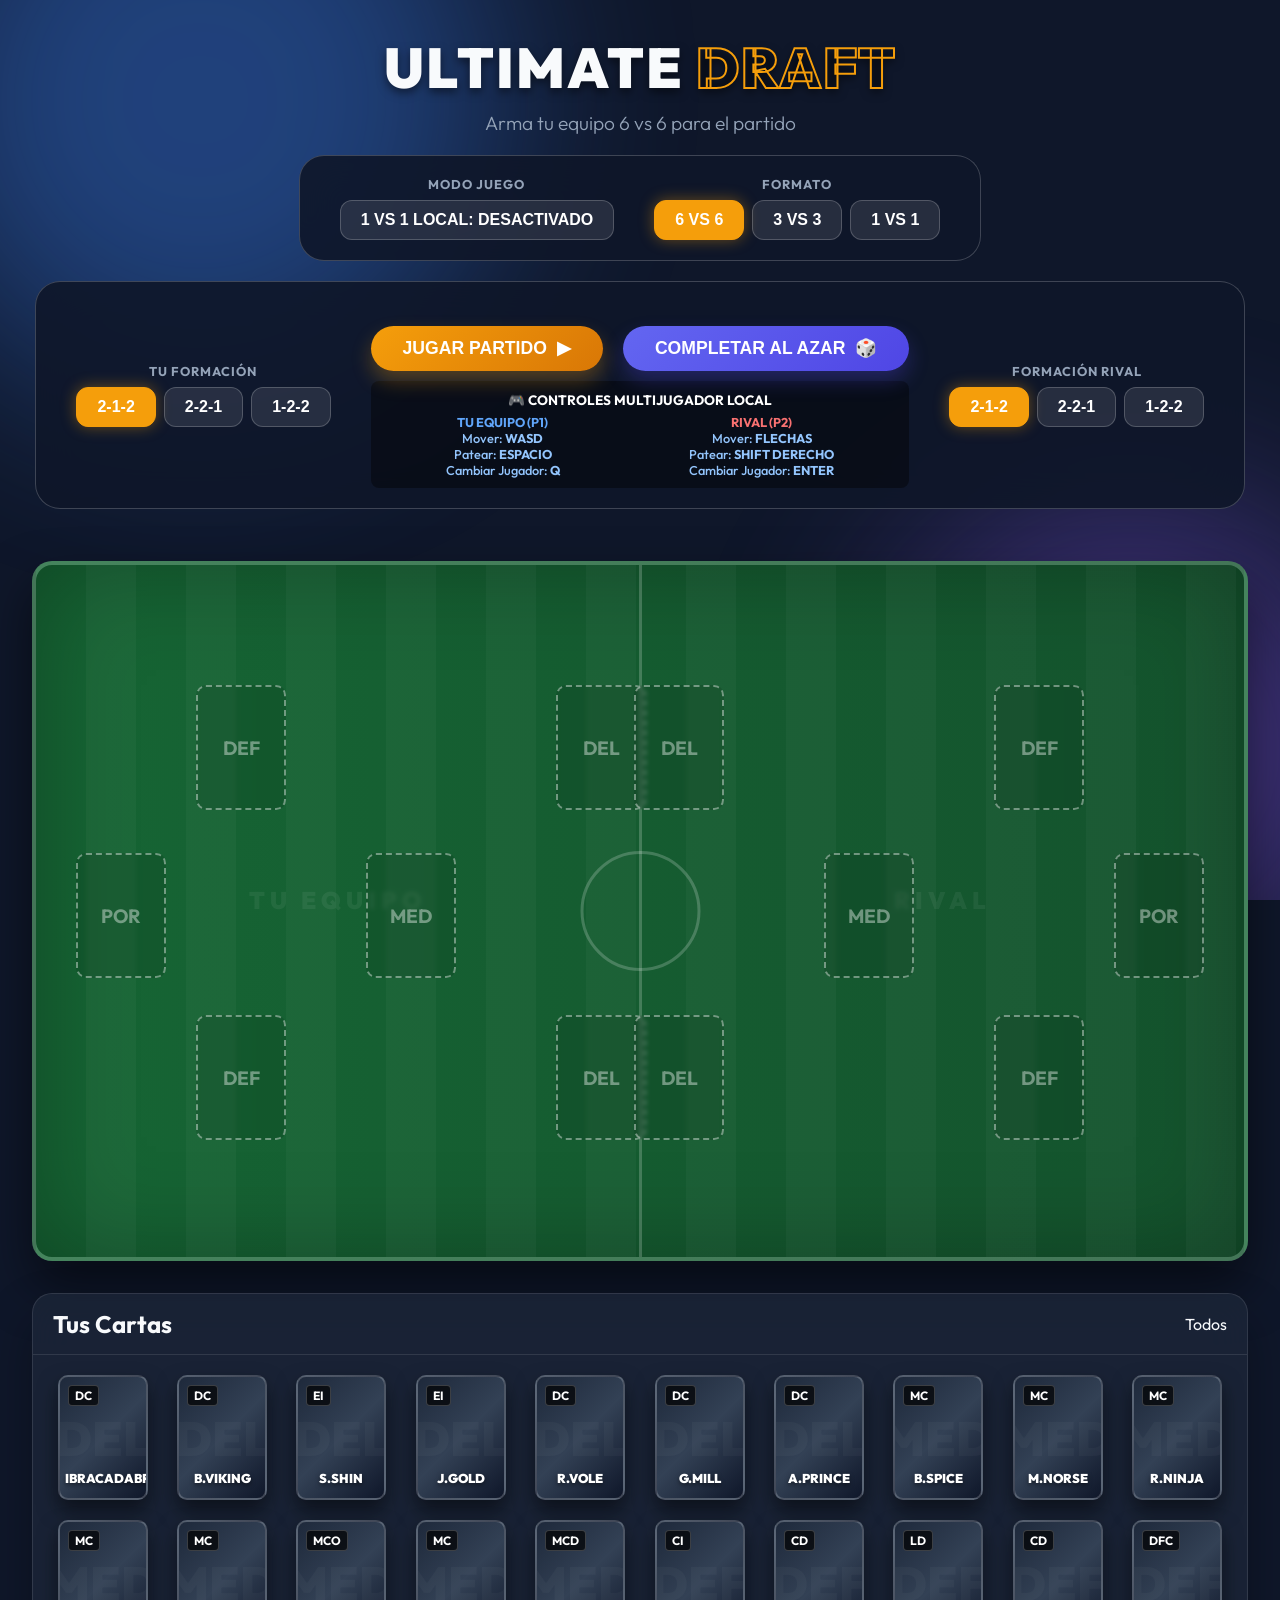
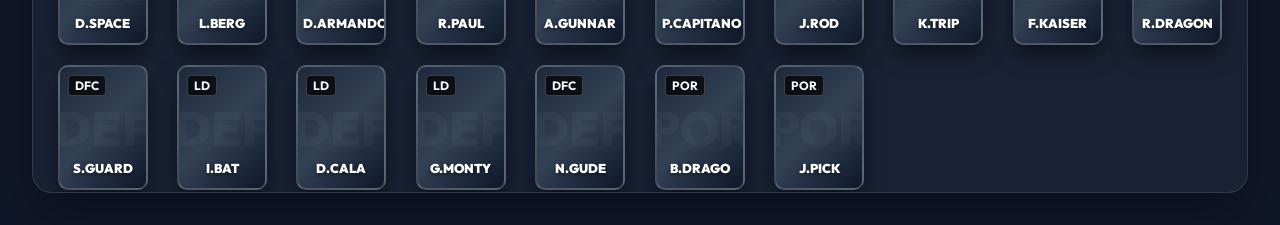
==== commit a542ebf8: "Implemento multijugador 1vs1" ====
--- a/Cartas/index.html
+++ b/Cartas/index.html
@@ -21,10 +21,17 @@
 
         <div class="formation-controls" style="margin-bottom: 15px;">
             <div class="team-selector">
+                <h3>MODO JUEGO</h3>
+                <div class="button-group" id="group-multijugador">
+                    <button id="btn-multi-toggle" class="btn-formation" onclick="toggleMulti(this)">1 VS 1 LOCAL: DESACTIVADO</button>
+                </div>
+            </div>
+            <div class="team-selector">
                 <h3>FORMATO</h3>
                 <div class="button-group" id="group-formato">
                     <button class="btn-formation active" onclick="cambiarFormato('6v6', this)">6 VS 6</button>
                     <button class="btn-formation" onclick="cambiarFormato('3v3', this)">3 VS 3</button>
+                    <button class="btn-formation" onclick="cambiarFormato('1v1', this)">1 VS 1</button>
                 </div>
             </div>
         </div>
@@ -51,9 +58,22 @@
                         <span class="btn-icon">🎲</span>
                     </button>
                 </div>
-                <div
-                    style="color: #93c5fd; font-size: 0.85rem; margin-top: 10px; font-weight: 500; text-align: center;">
-                    🎮 Controlarás al jugador con la aurora blanca. Pulsa <b>Q</b> en el juego para cambiar.
+                <div style="color: #93c5fd; font-size: 0.85rem; margin-top: 10px; font-weight: 500; text-align: center; background: rgba(0,0,0,0.4); padding: 10px; border-radius: 8px;">
+                    <div style="margin-bottom: 5px; color: #fff;">🎮 <b>CONTROLES MULTIJUGADOR LOCAL</b></div>
+                    <div style="display: flex; justify-content: space-around; font-size: 0.8rem;">
+                        <div>
+                            <b style="color: #60a5fa;">TU EQUIPO (P1)</b><br>
+                            Mover: <b>WASD</b><br>
+                            Patear: <b>ESPACIO</b><br>
+                            Cambiar Jugador: <b>Q</b>
+                        </div>
+                        <div>
+                            <b style="color: #f87171;">RIVAL (P2)</b><br>
+                            Mover: <b>FLECHAS</b><br>
+                            Patear: <b>SHIFT DERECHO</b><br>
+                            Cambiar Jugador: <b>ENTER</b>
+                        </div>
+                    </div>
                 </div>
             </div>
 
@@ -371,40 +391,59 @@
         }
 
         let formatoActual = '6v6';
+        let esMultijugador = false;
+
+        function toggleMulti(btn) {
+            esMultijugador = !esMultijugador;
+            if (esMultijugador) {
+                btn.classList.add('active');
+                btn.innerText = '1 VS 1 LOCAL: ACTIVADO';
+            } else {
+                btn.classList.remove('active');
+                btn.innerText = '1 VS 1 LOCAL: DESACTIVADO';
+            }
+        }
+
         function cambiarFormato(formato, btn) {
             btn.parentElement.querySelectorAll('.btn-formation').forEach(b => b.classList.remove('active'));
             btn.classList.add('active');
             formatoActual = formato;
 
-            document.getElementById('subtitulo-draft').innerText = formato === '3v3' ? 'Arma tu equipo 3 vs 3 (1 DEF, 2 DEL)' : 'Arma tu equipo 6 vs 6 para el partido';
+            if (formato === '3v3') {
+                document.getElementById('subtitulo-draft').innerText = 'Arma tu equipo 3 vs 3 (1 DEF, 2 DEL)';
+            } else if (formato === '1v1') {
+                document.getElementById('subtitulo-draft').innerText = 'Arma tu equipo 1 vs 1 (1 DEL)';
+            } else {
+                document.getElementById('subtitulo-draft').innerText = 'Arma tu equipo 6 vs 6 para el partido';
+            }
 
             const zLocal = document.getElementById('zona-local');
             const zVisitante = document.getElementById('zona-visitante');
 
-            if (formato === '3v3') {
+            if (formato === '3v3' || formato === '1v1') {
                 document.getElementById('selector-local').style.display = 'none';
                 document.getElementById('selector-visitante').style.display = 'none';
 
                 [zLocal, zVisitante].forEach(zona => {
-                    // Mover las cartas de vuelta al mazo si están en las posiciones 4, 5, 6
-                    [4, 5, 6].forEach(i => {
-                        const carta = zona.querySelector(`.pos-${i} .carta`);
-                        if (carta) document.getElementById('mazo').appendChild(carta);
-                        zona.querySelector(`.pos-${i}`).style.display = 'none';
-                    });
-
-                    // Configurar 3v3: 1 DEF, 2 DEL
-                    const roles3v3 = ['DEF', 'DEL', 'DEL'];
-                    [1, 2, 3].forEach((pos, idx) => {
+                    const numPlayers = formato === '3v3' ? 3 : 1;
+                    const roles = formato === '3v3' ? ['DEF', 'DEL', 'DEL'] : ['DEL'];
+
+                    [1, 2, 3, 4, 5, 6].forEach((pos, idx) => {
                         const slot = zona.querySelector(`.pos-${pos}`);
-                        slot.dataset.slotRol = roles3v3[idx];
-                        const etq = slot.querySelector('.etiqueta');
-                        if (etq) etq.innerText = roles3v3[idx];
-
-                        // Devolver la carta si no coincide con el nuevo rol
-                        const carta = slot.querySelector('.carta');
-                        if (carta && carta.dataset.rol !== roles3v3[idx] && roles3v3[idx] !== 'CUALQUIERA') {
-                            document.getElementById('mazo').appendChild(carta);
+                        if (idx >= numPlayers) {
+                            const carta = slot.querySelector('.carta');
+                            if (carta) document.getElementById('mazo').appendChild(carta);
+                            slot.style.display = 'none';
+                        } else {
+                            slot.style.display = 'flex';
+                            slot.dataset.slotRol = roles[idx];
+                            const etq = slot.querySelector('.etiqueta');
+                            if (etq) etq.innerText = roles[idx];
+
+                            const carta = slot.querySelector('.carta');
+                            if (carta && carta.dataset.rol !== roles[idx] && roles[idx] !== 'CUALQUIERA') {
+                                document.getElementById('mazo').appendChild(carta);
+                            }
                         }
                     });
                 });
@@ -413,8 +452,8 @@
                 document.getElementById('selector-visitante').style.display = 'block';
 
                 [zLocal, zVisitante].forEach(zona => {
-                    [4, 5, 6].forEach(i => {
-                        zona.querySelector(`.pos-${i}`).style.display = 'flex';
+                    [1, 2, 3, 4, 5, 6].forEach(pos => {
+                        zona.querySelector(`.pos-${pos}`).style.display = 'flex';
                     });
                 });
 
@@ -475,7 +514,7 @@
                 const slL = primerSlotLibre('zona-local', carta.dataset.rol);
                 const slV = primerSlotLibre('zona-visitante', carta.dataset.rol);
 
-                const reqJugadores = formatoActual === '3v3' ? 3 : 6;
+                const reqJugadores = formatoActual === '3v3' ? 3 : (formatoActual === '1v1' ? 1 : 6);
                 const bL = document.createElement('button');
                 bL.className = 'btn-action btn-local';
                 bL.innerHTML = '🔵 Tu Equipo';
@@ -548,7 +587,7 @@
             const zonas = ['zona-local', 'zona-visitante'];
 
             zonas.forEach(zonaId => {
-                const maxSlots = formatoActual === '3v3' ? 3 : 6;
+                const maxSlots = formatoActual === '3v3' ? 3 : (formatoActual === '1v1' ? 1 : 6);
                 const allSlots = [...document.getElementById(zonaId).querySelectorAll('.posicion')];
                 const slots = allSlots.slice(0, maxSlots);
 
@@ -582,7 +621,7 @@
                 const el = p.querySelector('.carta');
                 if (el) tV.push({ nombre: el.dataset.player, rol: p.dataset.slotRol });
             });
-            const reqJugadores = formatoActual === '3v3' ? 3 : 6;
+            const reqJugadores = formatoActual === '3v3' ? 3 : (formatoActual === '1v1' ? 1 : 6);
             if (tL.length < reqJugadores || tV.length < reqJugadores) {
                 alert(`¡Debes colocar exactamente ${reqJugadores} jugadores en cada equipo antes de jugar!`);
                 return;
@@ -590,6 +629,7 @@
             const matchData = {
                 local: tL, visitante: tV,
                 modoJuego: formatoActual,
+                multijugador: esMultijugador,
                 formacionLocal: document.getElementById('select-formacion-local').value,
                 formacionVisitante: document.getElementById('select-formacion-visitante').value
             };
